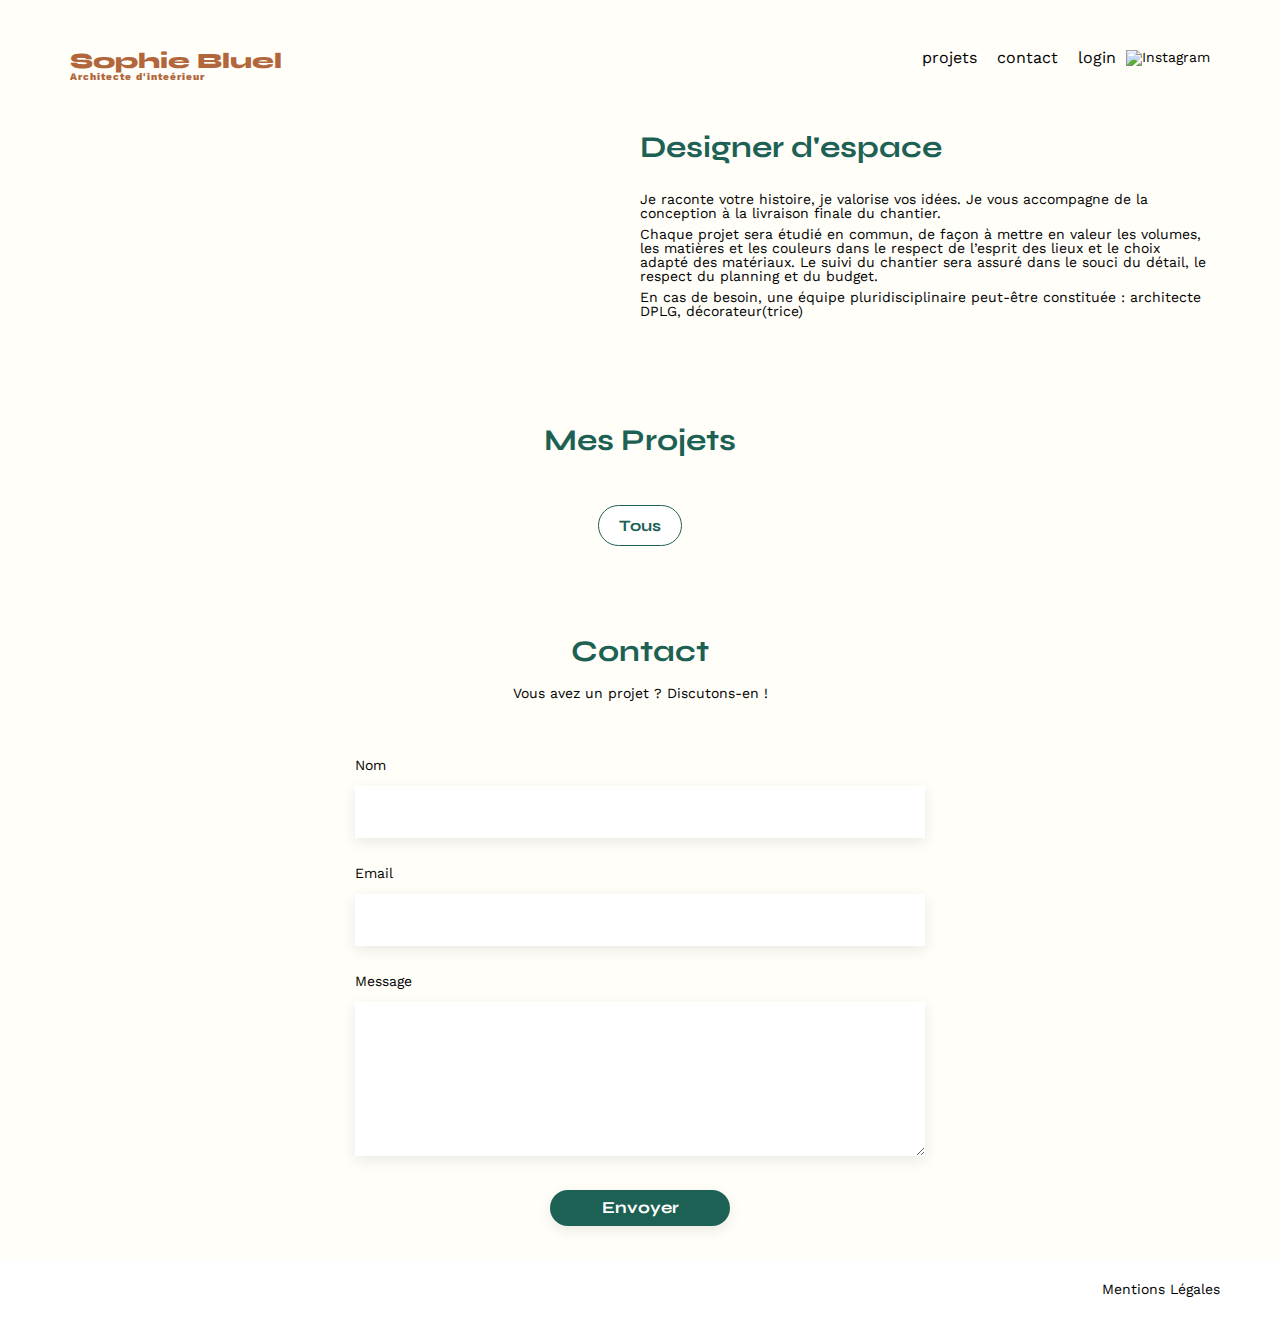
==== index.html @ 88f438a7 "." ====
<!DOCTYPE html>
<html lang="fr">

<head>
	<meta charset="UTF-8">
	<title>Sophie Bluel - Architecte d'intérieur</title>
	<meta name="viewport" content="width=device-width, initial-scale=1.0">
	<link rel="preconnect" href="https://fonts.googleapis.com">
	<link rel="preconnect" href="https://fonts.gstatic.com" crossorigin>
	<link href="https://fonts.googleapis.com/css2?family=Syne:wght@700;800&family=Work+Sans&display=swap"
		rel="stylesheet">
	<script src="https://kit.fontawesome.com/c5bf2a5973.js" crossorigin="anonymous"></script>
	<meta name="description" content="">
	<link rel="stylesheet" href="./assets/style.css">
	<script src="./script/base.js"></script>
</head>


<!-- MODULE ADMIN -->
<aside class="admin__rod admin__modifier" aria-hidden="true" style="display: none;">
	<div class="admin__modifier">
		<i class="fa-solid fa-pen-to-square"></i>
		<p>Mode édition</p>
	</div>
	<a href="./login.html"></a>
</aside>


<!-- MODALE -->
<aside id="modal1" class="modal" aria-hidden="true" role="dialog" style="display: none;">
	<div class="modal-wrapper modal-stop">
		<a href="" class="modal-close">
			<i class="fa-solid fa-xmark"></i>
		</a>
		<h2>Galerie photo</h2>
		<div class="admin-projets" id="modalProjects">
			<!-- Project items will be dynamically generated here -->
		</div>
		<a href="#modal2" class="ajouter-projet">Ajouter un projet</a>
	</div>
</aside>


<aside id="modal2" class="modal" aria-hidden="true" role="dialog" style="display: none;">
	<div class="modal-wrapper modal-stop">
		<div class="modal-logo">
			<a href="" class="modal-return">
				<i class="fa-solid fa-arrow-left"></i>
			</a>
			<a href="" class="modal-close">
				<i class="fa-solid fa-xmark"></i>
			</a>
		</div>

		<h2>Ajout d'un projet</h2>

		<form class="modal-form" action="" enctype="multipart/form-data">

			<div class="form-photo">
				<i class="fa-regular fa-image"></i>
				<label for="photo">+ Ajouter une photo</label>
				<input type="file" name="photo" id="photo" class="js-image">
			</div>

			<div class="form-title">
				<label for="titre">Titre</label>
				<input class="js-title" type="text" name="titre" id="titre">
			</div>

			<div class="form-id">
				<label for="categorie">Catégorie</label>
				<select name="categorie" id="categorie" class="js-categoryId">
					<option value="1">Objets</option>
					<option value="2">Appartements</option>
					<option value="3">Hôtels & restaurants</option>
				</select>
			</div>

			<input type="submit" class="add-work" value="Valider">
		</form>
	</div>
</aside>

<body>
	<header>
		<h1>Sophie Bluel <span>Architecte d'inteérieur</span></h1>
		<nav>
			<ul>
				<li><a href="#portfolio">projets</li></a>
				<li><a href="#contact">contact</li></a>
				<li><a href="./login.html" class="already-logged">login</a></li>
				<li><img src="./assets/icons/instagram.png" alt="Instagram"></li>
			</ul>
		</nav>
	</header>
	<main>
		<section id="introduction">
			<figure>
				<img src="./assets/images/sophie-bluel.png" alt="">
			</figure>
			<article>
				<h2>Designer d'espace</h2>
				<p>Je raconte votre histoire, je valorise vos idées. Je vous accompagne de la conception à la livraison
					finale du chantier.</p>
				<p>Chaque projet sera étudié en commun, de façon à mettre en valeur les volumes, les matières et les
					couleurs dans le respect de l’esprit des lieux et le choix adapté des matériaux. Le suivi du
					chantier sera assuré dans le souci du détail, le respect du planning et du budget.</p>
				<p>En cas de besoin, une équipe pluridisciplinaire peut-être constituée : architecte DPLG,
					décorateur(trice)</p>
			</article>
		</section>
		<section id="portfolio">
			<div class="portfolio-title">
				<h2>Mes Projets</h2>

				<div class="admin__modifier" aria-hidden="true" style="display: none;">
					<i class="fa-solid fa-pen-to-square"></i>
					<a href="#modal1" class="js-modal">Modifier</a>
				</div>
			</div>
			<div class="filters">
				<button class="tousBtn">Tous</button>
			</div>

			<div id="gallery-container" class="gallery">
				<!-- L'emplacement où les éléments de la galerie seront ajoutés par JavaScript -->
			</div>


		</section>
		<section id="contact">
			<h2>Contact</h2>
			<p>Vous avez un projet ? Discutons-en !</p>
			<form action="#" method="post">
				<label for="name">Nom</label>
				<input type="text" name="name" id="name">
				<label for="email">Email</label>
				<input type="email" name="email" id="email">
				<label for="message">Message</label>
				<textarea name="message" id="message" cols="30" rows="10"></textarea>
				<input type="submit" value="Envoyer" id="submit">
			</form>
		</section>
	</main>

	<footer>
		<nav>
			<ul>
				<li>Mentions Légales</li>
			</ul>
		</nav>
	</footer>

</body>

</html>
---- assets/style.css ----
/* http://meyerweb.com/eric/tools/css/reset/
   v2.0 | 20110126
   License: none (public domain)
*/

html,
body,
div,
span,
applet,
object,
iframe,
h1,
h2,
h3,
h4,
h5,
h6,
p,
blockquote,
pre,
a,
abbr,
acronym,
address,
big,
cite,
code,
del,
dfn,
em,
img,
ins,
kbd,
q,
s,
samp,
small,
strike,
strong,
sub,
sup,
tt,
var,
b,
u,
i,
center,
dl,
dt,
dd,
ol,
ul,
li,
fieldset,
form,
label,
legend,
table,
caption,
tbody,
tfoot,
thead,
tr,
th,
td,
article,
aside,
canvas,
details,
embed,
figure,
figcaption,
footer,
header,
hgroup,
menu,
nav,
output,
ruby,
section,
summary,
time,
mark,
audio,
video {
	margin: 0;
	padding: 0;
	border: 0;
	font-size: 100%;
	font: inherit;
	vertical-align: baseline;
}

/* HTML5 display-role reset for older browsers */
article,
aside,
details,
figcaption,
figure,
footer,
header,
hgroup,
menu,
nav,
section {
	display: block;
}

body {
	line-height: 1;
}

ol,
ul {
	list-style: none;
}

blockquote,
q {
	quotes: none;
}

blockquote:before,
blockquote:after,
q:before,
q:after {
	content: '';
	content: none;
}

table {
	border-collapse: collapse;
	border-spacing: 0;
}

/** end reset css**/
body {
	max-width: 1140px;
	margin: auto;
	font-family: 'Work Sans';
	font-size: 14px;
	background-color: #FFFEF8;
}

header {
	display: flex;
	justify-content: space-between;
	margin: 50px 0
}

section {
	margin: 50px 0
}

h1 {
	display: flex;
	flex-direction: column;
	font-family: 'Syne';
	font-size: 22px;
	font-weight: 800;
	color: #B1663C
}

h1>span {
	font-family: 'Work Sans';
	font-size: 10px;
	letter-spacing: 0.1em;
	
}

h2 {
	font-family: 'Syne';
	font-weight: 700;
	font-size: 30px;
	color: #1D6154
}

nav ul {
	display: flex;
	align-items: center;
	list-style-type: none;

}

nav li a {
	padding: 0 10px;
	font-size: 16px;
	text-decoration: none;
	color: black;
	font-family: 'work sans';

}

li a:active :hover {
	font-weight:600 ;
}

li img {
	width: 22px;
	height: 22px;
	cursor: pointer;

	
}

/*..........................................................................................................................................................*/

/* FILTER */

.filters {
	display: flex;
	justify-content: center;
	margin: 40px 0;
}


.tousBtn,
.btn {
	font-family: 'Syne', sans-serif;
	padding: 10px 20px;
	margin: 0 15px;
	border: 1px solid #1D6154;
	border-radius: 25px;
	color: #1D6154;
	background-color: white;
	font-size: 16px;
	font-weight: 700;
	cursor: pointer;
}

.active {
	color: white;
	background-color: #1D6154;
}


.gallery {
	width: 100%;
	display: grid;
	grid-template-columns: 1fr 1fr 1fr;
	grid-column-gap: 20px;
	grid-row-gap: 20px;
}

.gallery img {
	width: 100%;

}



/* ADMIN MODE  */

.admin__rod {
	position: fixed;
	right: 0;
	top: 0;
	display: flex;
	justify-content: center;
	align-items: center;
	width: 100%;
	height: 40px;
	background-color: black;
}

.admin__modifier {
	display: flex;
	column-gap: 5px;
	color: black;
}

.admin__modifier a {
text-decoration: none;
	color: black;
	font-family: 'work sans';
	font-weight: 400;
}

.admin__rod .admin__modifier {
	color: white;
}

.portfolio-title {
	display: flex;
	justify-content: center;
	align-items: center;
	gap: 35px;
	margin: 100px 0 50px 0;
}




/* LOGIN*/

.login {
	display: flex;
	flex-direction: column;
	justify-content: center;
	align-items: center;
	height: 80vh;
}

.login a {
	text-decoration: #1D6154;
	margin-bottom: 100px;
}

.login__form {
	display: flex;
	flex-direction: column;
	margin-top: 20px;
	width: 35%;
}

.login__form input {
	height: 50px;
	font-size: 1.2em;
	border: none;
	box-shadow: 0px 4px 14px rgba(0, 0, 0, 0.09);
}

.login__form label {
	margin: 3em 0 1em 0;
}

.login__form textarea {
	box-shadow: 0px 4px 14px rgba(0, 0, 0, 0.09);
}

.login input[type="submit"] {
	font-family: 'Syne';
	font-weight: 700;
	color: white;
	background-color: #1D6154;
	margin: 2em auto;
	width: 180px;
	height: 36px;
	text-align: center;
	border-radius: 60px;
}

#error-message {
	color: red;

}



/*...........................................................................................................................*/
/*......................MODALE MODE edit 1*/

.modal {
	position: fixed;
	top: 0;
	left: 0;
	display: flex;
	align-items: center;
	justify-content: center;
	width: 100%;
	height: 100%;
	background-color: rgba(0, 0, 0, 0.7);
}

.modal-wrapper {
	display: flex;
	flex-direction: column;
	overflow: auto;
	max-width: calc(98vh - 20px);
	max-height: calc(98vh - 20px);
	width: 675px;
	padding: 30px;
	background-color: white;
	border-radius: 10px;

}

.modal-close {
	display: flex;
	justify-content: flex-end;
	text-decoration: none;
}

.modal-wrapper h2 {
	display: flex;
	justify-content: center;
	margin: 20px 0 50px 0;
	font-family: 'Work Sans';
	font-weight: 400;
	font-size: 26px;
	color: black;
}

.modal .ajouter-projet {
	display: flex;
	justify-content: center;
	align-items: center;
	font-family: "Syne";
	font-weight: 700;
	color: white;
	background-color: #1D6154;
	border: 2px solid #1D6154;
	margin: 0 auto 30px auto;
	height: 50px;
	width: 250px;
	border-radius: 60px;
}

.admin-projets {
	width: 550px;
	margin: 10px auto;
	display: flex;
	flex-wrap: wrap;
}

.admin-projets::after {
	display: flex;
	content: " ";
	border-top: 1px solid black;
	height: 1px;
	width: 90%;
	margin: 40px auto;
}

.admin-projets figure {
	display: flex;
	position: relative;
	display: inline-block;
	margin: 0 5px;
	width: 95px;
}

.admin-projets figure img {
	width: 95px;
	height: 120px;
	margin-bottom: 35px;
	display: flex;
}

figure .fa-trash {
	position: absolute;
	display: flex;
	justify-content: center;
	margin: 5px;
	right: 0;
	background-color: black;
	color: #fff;
	border-radius: 3px;
	width: 17px;
	height: 17px;
	padding: 2px 2px;
	cursor: pointer;
}

/*....................Modale2 form........................................................*/

.modal-form {
	display: flex;
	flex-direction: column;
	align-items: center;
  }
  
  .form-photo {
	display: flex;
	flex-direction: column;
	justify-content: center;
	align-items: center;
	background-color: #E8F1F7;
	width: 500px;
	height: 200px;
	border-radius: 10px;
  }
  
  .form-photo i {
	color: #306685;
	font-size: 90px;
	font-weight: 100;
	margin: 20px;
	margin-top: -25px;
  }
  
  .form-photo input {
	display: none;
  }
  
  .form-photo label {
	font-family: "work sans";
	display: flex;
	justify-content: center;
	align-items: center;
	width: 200px;
	height: 40px;
	background-color: #CBD6DC;
	color: #306685;
	border-radius: 50px;
	cursor: pointer;
	margin-top: -10px;
  }
  
  .form-photo::after {
	content: "jpg, png : 4mo max";
	position: absolute;
	top: 315px;
  }
  
  .form-title {
	display: flex;
	flex-direction: column;
	width: 500px;
  }
  
  .form-title input {
	height: 50px;
	font-size: 1.2em;
	border: none;
	box-shadow: 0px 4px 14px rgba(0, 0, 0, 0.09);
  }
  
  .form-title label {
	margin: 3em 0 1em 0;
  }
  
  .form-id {
	display: flex;
	flex-direction: column;
	width: 500px;
  }
  
  .form-id select {
	height: 50px;
	font-size: 1.2em;
	border: none;
	box-shadow: 0px 4px 14px rgba(0, 0, 0, 0.09);
  }
  
  .form-id label {
	margin: 3em 0 1em 0;
  }
  
  .modal-form input[type=submit] {
	font-family: "Syne";
	font-weight: 700;
	color: white;
	background-color: #1D6154;
	border: 2px solid #1D6154;
	margin: 120px 0 30px 0;
	height: 50px;
	width: 250px;
	text-align: center;
	border-radius: 60px;
	transition: all 0.5s ease;
  }



#introduction {
	display: flex;
	align-items: center;
}

#introduction figure {
	flex: 1
}

#introduction img {
	display: block;
	margin: auto;
	width: 80%;
}

#introduction article {
	flex: 1
}

#introduction h2 {
	margin-bottom: 1em;
}

#introduction p {
	margin-bottom: 0.5em;
}

#portfolio h2 {
	text-align: center;

}


#contact {
	width: 50%;
	margin: auto;
}

#contact>* {
	text-align: center;

}

#contact h2 {
	margin-bottom: 20px;
}

#contact form {
	text-align: left;
	margin-top: 30px;
	display: flex;
	flex-direction: column;
}

#contact input {
	height: 50px;
	font-size: 1.2em;
	border: none;
	box-shadow: 0px 4px 14px rgba(0, 0, 0, 0.09);
}

#contact label {
	margin: 2em 0 1em 0;
}

#contact textarea {
	border: none;
	box-shadow: 0px 4px 14px rgba(0, 0, 0, 0.09);
}

#contact input[type="submit"] {
	font-family: 'Syne';
	font-weight: 700;
	color: white;
	background-color: #1D6154;
	margin: 2em auto;
	width: 180px;
	height: 36px;
	text-align: center;
	border-radius: 60px;
}

footer {
	position: absolute;
	left: 0;
	right: 0;
	background-color: white;
}


footer nav ul {
	display: flex;
	justify-content: flex-end;
	box-sizing: border-box;
	background-color: white;
	height: 60px;
	margin-right: 60px;

}
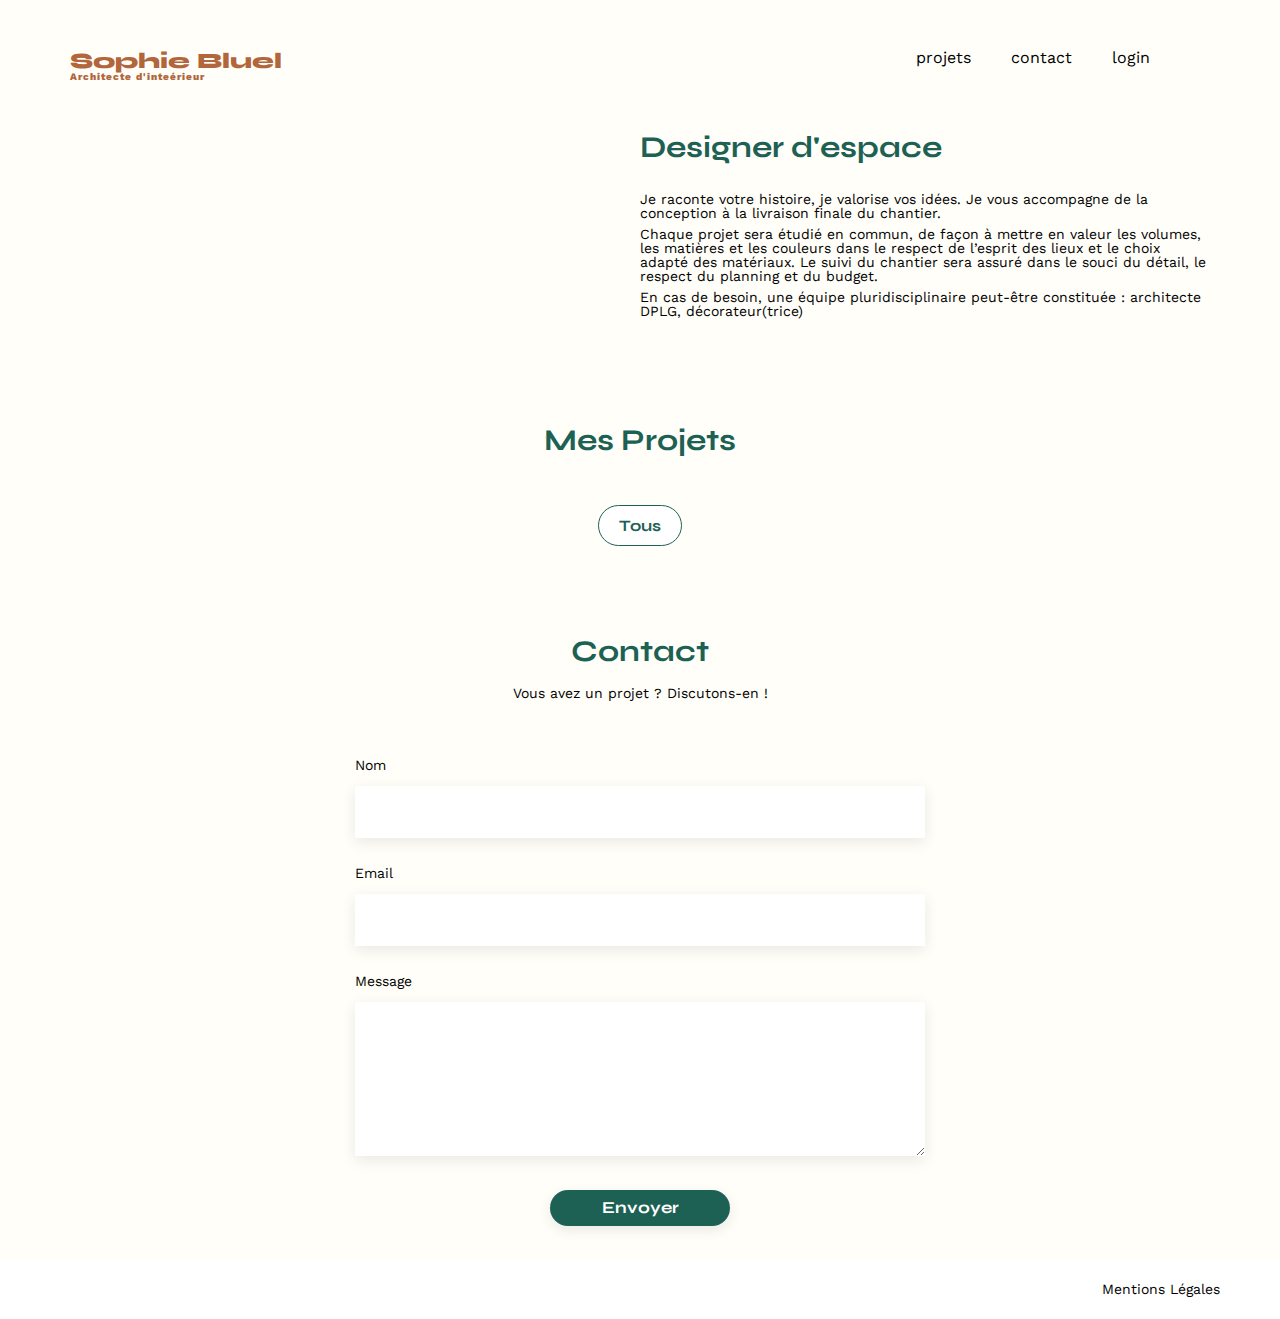
==== commit eb3249cb: "." ====
--- a/index.html
+++ b/index.html
@@ -30,7 +30,7 @@
 <aside id="modal1" class="modal" aria-hidden="true" role="dialog" style="display: none;">
 	<div class="modal-wrapper modal-stop">
 		<a href="" class="modal-close">
-			<i class="fa-solid fa-xmark"></i>
+			<i class="fa-solid fa-xmark fa-xl"></i>
 		</a>
 		<h2>Galerie photo</h2>
 		<div class="admin-projets" id="modalProjects">
@@ -45,20 +45,20 @@
 	<div class="modal-wrapper modal-stop">
 		<div class="modal-logo">
 			<a href="" class="modal-return">
-				<i class="fa-solid fa-arrow-left"></i>
+				<i class="fa-solid fa-arrow-left fa-xl"></i>
 			</a>
 			<a href="" class="modal-close">
-				<i class="fa-solid fa-xmark"></i>
+				<i class="fa-solid fa-xmark fa-xl"></i>
 			</a>
 		</div>
 
-		<h2>Ajout d'un projet</h2>
+		<h2>Ajout photo </h2>
 
-		<form class="modal-form" action="" enctype="multipart/form-data">
+		<form class="modal-form" action="" enctype="multipart/form-data"> <!--the enctype attribute is used when you want to upload files-->
 
 			<div class="form-photo">
 				<i class="fa-regular fa-image"></i>
-				<label for="photo">+ Ajouter une photo</label>
+				<label for="photo">+ Ajouter photo</label>
 				<input type="file" name="photo" id="photo" class="js-image">
 			</div>
 
@@ -89,7 +89,7 @@
 				<li><a href="#portfolio">projets</li></a>
 				<li><a href="#contact">contact</li></a>
 				<li><a href="./login.html" class="already-logged">login</a></li>
-				<li><img src="./assets/icons/instagram.png" alt="Instagram"></li>
+				<li><i class="fa-brands fa-instagram fa-xl"></i></li>
 			</ul>
 		</nav>
 	</header>
--- a/assets/style.css
+++ b/assets/style.css
@@ -149,6 +149,12 @@
 	margin: 50px 0
 }
 
+header a {
+	text-decoration: none;
+}
+
+
+
 section {
 	margin: 50px 0
 }
@@ -166,8 +172,9 @@
 	font-family: 'Work Sans';
 	font-size: 10px;
 	letter-spacing: 0.1em;
-	
-}
+}
+
+
 
 h2 {
 	font-family: 'Syne';
@@ -176,6 +183,10 @@
 	color: #1D6154
 }
 
+img{
+	object-fit: cover;
+}
+
 nav ul {
 	display: flex;
 	align-items: center;
@@ -183,26 +194,29 @@
 
 }
 
+
 nav li a {
-	padding: 0 10px;
+	padding: 0 20px;
 	font-size: 16px;
 	text-decoration: none;
 	color: black;
 	font-family: 'work sans';
-
-}
-
-li a:active :hover {
-	font-weight:600 ;
-}
-
-li img {
-	width: 22px;
-	height: 22px;
+	font-weight: 400;
+
+}
+
+#black {
+	font-weight: 600;
+}
+
+
+.fa-instagram {
 	cursor: pointer;
-
-	
-}
+	font-weight: 400;
+	padding: 0 20px;
+}
+
+
 
 /*..........................................................................................................................................................*/
 
@@ -262,6 +276,7 @@
 	width: 100%;
 	height: 40px;
 	background-color: black;
+	margin-bottom: 1000px;
 }
 
 .admin__modifier {
@@ -271,7 +286,7 @@
 }
 
 .admin__modifier a {
-text-decoration: none;
+	text-decoration: none;
 	color: black;
 	font-family: 'work sans';
 	font-weight: 400;
@@ -303,8 +318,9 @@
 }
 
 .login a {
-	text-decoration: #1D6154;
-	margin-bottom: 100px;
+	text-decoration: underline;
+	color: #3d3d3d;
+
 }
 
 .login__form {
@@ -323,6 +339,9 @@
 
 .login__form label {
 	margin: 3em 0 1em 0;
+	font-family: 'work sans';
+	font-size: 15px;
+	color: #3d3d3d;
 }
 
 .login__form textarea {
@@ -360,27 +379,37 @@
 	justify-content: center;
 	width: 100%;
 	height: 100%;
-	background-color: rgba(0, 0, 0, 0.7);
+	background-color: rgba(0, 0, 0, 0.4);
 }
 
 .modal-wrapper {
 	display: flex;
 	flex-direction: column;
 	overflow: auto;
-	max-width: calc(98vh - 20px);
-	max-height: calc(98vh - 20px);
-	width: 675px;
-	padding: 30px;
+	width: 600px;
+	padding: 30px 50px;
 	background-color: white;
 	border-radius: 10px;
 
 }
 
-.modal-close {
+.modal-logo {
+	display: flex;
+	justify-content: space-between;
+	text-decoration: none;
+}
+
+.modal-close{
 	display: flex;
 	justify-content: flex-end;
 	text-decoration: none;
-}
+	color: black;
+padding:10px;
+	}
+
+	.fa-arrow-left{
+		color: black;
+	}
 
 .modal-wrapper h2 {
 	display: flex;
@@ -402,9 +431,10 @@
 	background-color: #1D6154;
 	border: 2px solid #1D6154;
 	margin: 0 auto 30px auto;
-	height: 50px;
-	width: 250px;
+	height: 36px;
+	width: 237px;
 	border-radius: 60px;
+	text-decoration: none;
 }
 
 .admin-projets {
@@ -428,11 +458,10 @@
 	position: relative;
 	display: inline-block;
 	margin: 0 5px;
-	width: 95px;
 }
 
 .admin-projets figure img {
-	width: 95px;
+	width: 76px;
 	height: 120px;
 	margin-bottom: 35px;
 	display: flex;
@@ -459,9 +488,9 @@
 	display: flex;
 	flex-direction: column;
 	align-items: center;
-  }
-  
-  .form-photo {
+}
+
+.form-photo {
 	display: flex;
 	flex-direction: column;
 	justify-content: center;
@@ -470,21 +499,21 @@
 	width: 500px;
 	height: 200px;
 	border-radius: 10px;
-  }
-  
-  .form-photo i {
-	color: #306685;
+}
+
+.form-photo i {
+	color: #B9C5CC;
 	font-size: 90px;
 	font-weight: 100;
 	margin: 20px;
 	margin-top: -25px;
-  }
-  
-  .form-photo input {
+}
+
+.form-photo input {
 	display: none;
-  }
-  
-  .form-photo label {
+}
+
+.form-photo label {
 	font-family: "work sans";
 	display: flex;
 	justify-content: center;
@@ -496,49 +525,48 @@
 	border-radius: 50px;
 	cursor: pointer;
 	margin-top: -10px;
-  }
-  
-  .form-photo::after {
+}
+
+.form-photo::after {
 	content: "jpg, png : 4mo max";
-	position: absolute;
-	top: 315px;
-  }
-  
-  .form-title {
+	margin-top: 10px;
+}
+
+.form-title {
 	display: flex;
 	flex-direction: column;
 	width: 500px;
-  }
-  
-  .form-title input {
+}
+
+.form-title input {
 	height: 50px;
 	font-size: 1.2em;
 	border: none;
 	box-shadow: 0px 4px 14px rgba(0, 0, 0, 0.09);
-  }
-  
-  .form-title label {
+}
+
+.form-title label {
 	margin: 3em 0 1em 0;
-  }
-  
-  .form-id {
+}
+
+.form-id {
 	display: flex;
 	flex-direction: column;
 	width: 500px;
-  }
-  
-  .form-id select {
+}
+
+.form-id select {
 	height: 50px;
 	font-size: 1.2em;
 	border: none;
 	box-shadow: 0px 4px 14px rgba(0, 0, 0, 0.09);
-  }
-  
-  .form-id label {
+}
+
+.form-id label {
 	margin: 3em 0 1em 0;
-  }
-  
-  .modal-form input[type=submit] {
+}
+
+.modal-form input[type=submit] {
 	font-family: "Syne";
 	font-weight: 700;
 	color: white;
@@ -550,7 +578,7 @@
 	text-align: center;
 	border-radius: 60px;
 	transition: all 0.5s ease;
-  }
+}
 
 
 
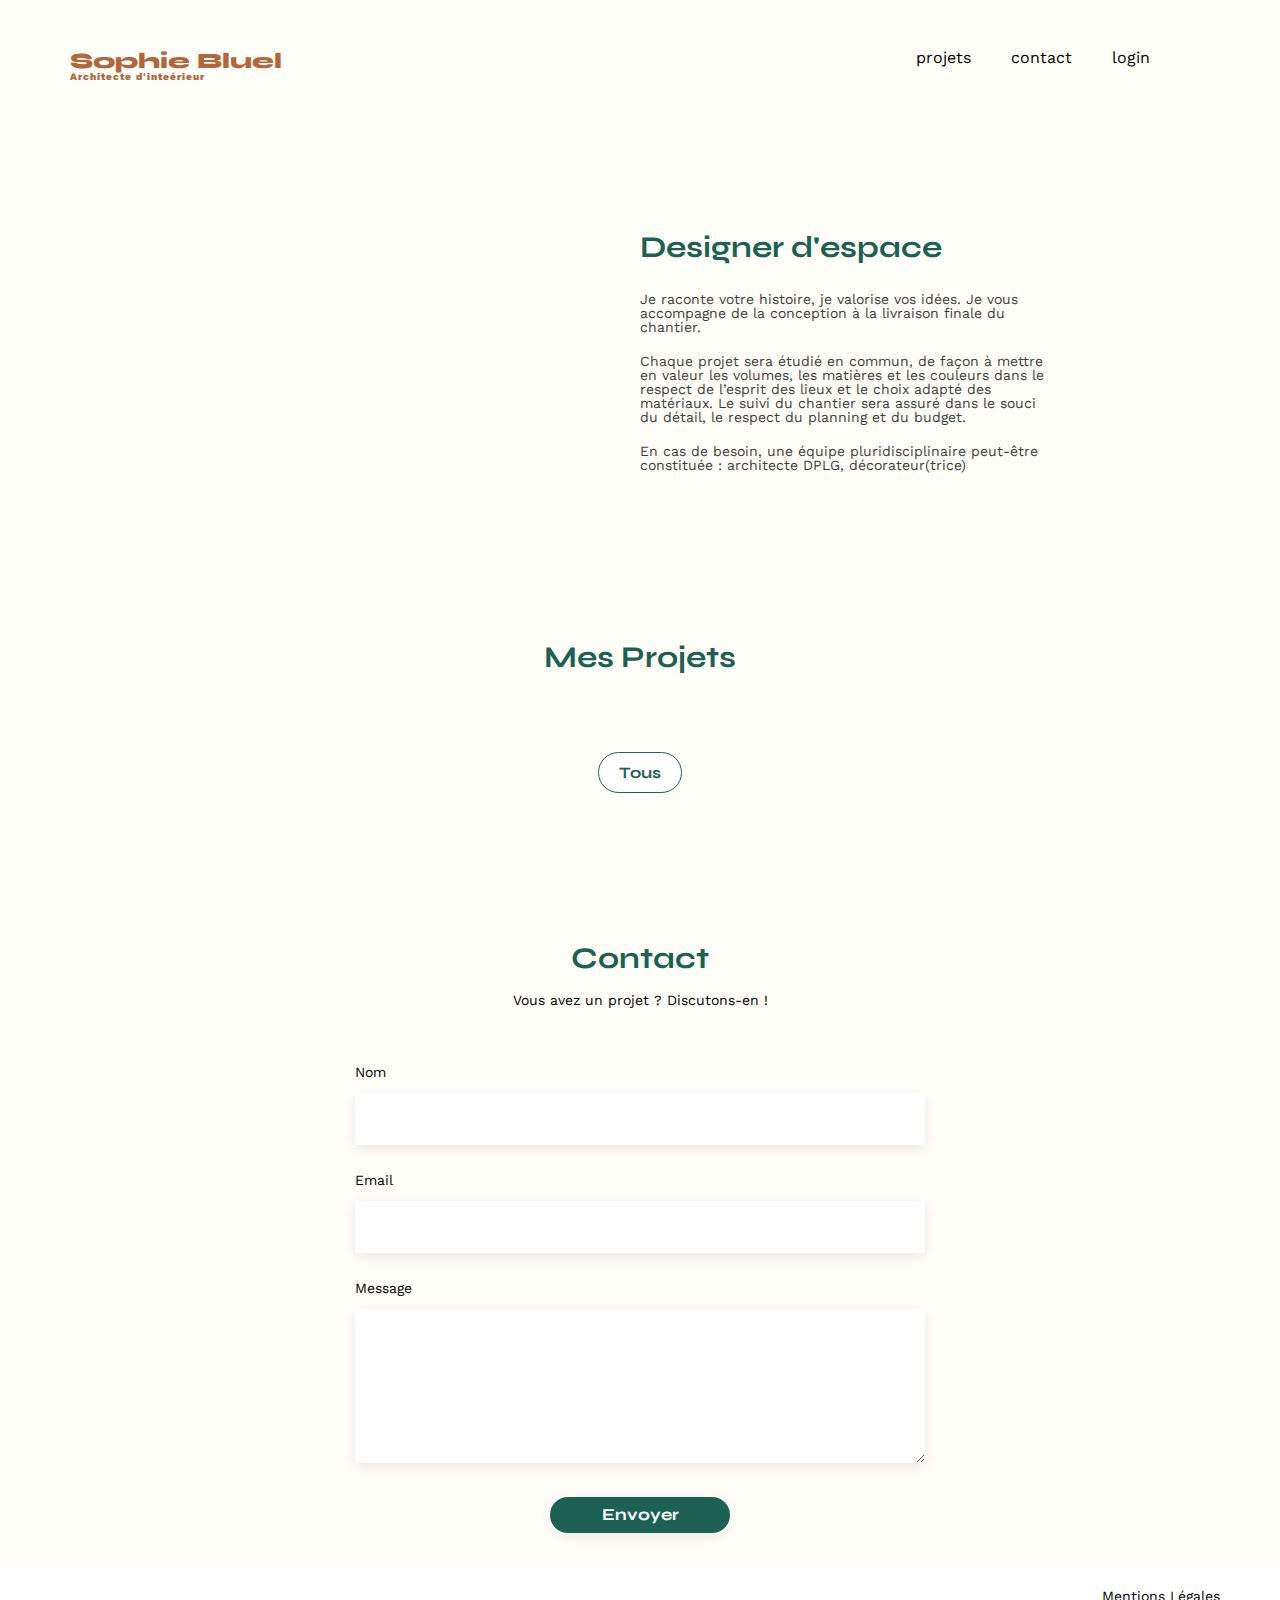
==== commit 16cc7bc2: "final" ====
--- a/index.html
+++ b/index.html
@@ -15,19 +15,18 @@
 	<script src="./script/base.js"></script>
 </head>
 
-
+<body>
 <!-- MODULE ADMIN -->
 <aside class="admin__rod admin__modifier" aria-hidden="true" style="display: none;">
 	<div class="admin__modifier">
 		<i class="fa-solid fa-pen-to-square"></i>
 		<p>Mode édition</p>
 	</div>
-	<a href="./login.html"></a>
 </aside>
 
 
 <!-- MODALE -->
-<aside id="modal1" class="modal" aria-hidden="true" role="dialog" style="display: none;">
+<aside id="modal1" class="modal" aria-hidden="true" style="display: none;">
 	<div class="modal-wrapper modal-stop">
 		<a href="" class="modal-close">
 			<i class="fa-solid fa-xmark fa-xl"></i>
@@ -41,7 +40,7 @@
 </aside>
 
 
-<aside id="modal2" class="modal" aria-hidden="true" role="dialog" style="display: none;">
+<aside id="modal2" class="modal" aria-hidden="true" style="display: none;">
 	<div class="modal-wrapper modal-stop">
 		<div class="modal-logo">
 			<a href="" class="modal-return">
@@ -54,40 +53,44 @@
 
 		<h2>Ajout photo </h2>
 
-		<form class="modal-form" action="" enctype="multipart/form-data"> <!--the enctype attribute is used when you want to upload files-->
+		<form class="modal-form" id="modal-form" action="" enctype="multipart/form-data">
 
 			<div class="form-photo">
-				<i class="fa-regular fa-image"></i>
-				<label for="photo">+ Ajouter photo</label>
-				<input type="file" name="photo" id="photo" class="js-image">
+				<i id="imageIcon" class="fa-regular fa-image"></i>
+				<label for="photo" id="imageLabel">+ Ajouter photo</label>
+				<input type="file" name="photo" id="photo" class="js-image" required>
+				<!-- Coloque o <img> dentro do mesmo <div> -->
+				<img id="imagePreview" src="" alt ="" class="js-image-preview">
 			</div>
+			
 
 			<div class="form-title">
 				<label for="titre">Titre</label>
-				<input class="js-title" type="text" name="titre" id="titre">
+				<input class="js-title" type="text" name="titre" id="titre" required>
 			</div>
 
 			<div class="form-id">
 				<label for="categorie">Catégorie</label>
-				<select name="categorie" id="categorie" class="js-categoryId">
+				<select name="categorie" id="categorie" class="js-categoryId" required>
 					<option value="1">Objets</option>
 					<option value="2">Appartements</option>
 					<option value="3">Hôtels & restaurants</option>
 				</select>
 			</div>
-
-			<input type="submit" class="add-work" value="Valider">
+			<div class="error-message"></div>
+			<div class = "finalbar"></div>
+			<input type="submit" id="submit" class="add-work" name="submit" value="Valider">
 		</form>
 	</div>
 </aside>
 
-<body>
+
 	<header>
 		<h1>Sophie Bluel <span>Architecte d'inteérieur</span></h1>
 		<nav>
 			<ul>
-				<li><a href="#portfolio">projets</li></a>
-				<li><a href="#contact">contact</li></a>
+				<li><a href="#portfolio">projets</a></li>
+				<li><a href="#contact">contact</a></li>
 				<li><a href="./login.html" class="already-logged">login</a></li>
 				<li><i class="fa-brands fa-instagram fa-xl"></i></li>
 			</ul>
@@ -100,6 +103,7 @@
 			</figure>
 			<article>
 				<h2>Designer d'espace</h2>
+
 				<p>Je raconte votre histoire, je valorise vos idées. Je vous accompagne de la conception à la livraison
 					finale du chantier.</p>
 				<p>Chaque projet sera étudié en commun, de façon à mettre en valeur les volumes, les matières et les
--- a/assets/style.css
+++ b/assets/style.css
@@ -1,8 +1,10 @@
+/* Réinitialisation CSS */
 /* http://meyerweb.com/eric/tools/css/reset/
    v2.0 | 20110126
-   License: none (public domain)
+   Licence : aucune (domaine public)
 */
 
+/* Réinitialisation des éléments */
 html,
 body,
 div,
@@ -92,30 +94,13 @@
 	vertical-align: baseline;
 }
 
-/* HTML5 display-role reset for older browsers */
-article,
-aside,
-details,
-figcaption,
-figure,
-footer,
-header,
-hgroup,
-menu,
-nav,
-section {
-	display: block;
-}
-
-body {
-	line-height: 1;
-}
-
+/* Réinitialisation des styles de liste */
 ol,
 ul {
 	list-style: none;
 }
 
+/* Réinitialisation des citations */
 blockquote,
 q {
 	quotes: none;
@@ -129,86 +114,85 @@
 	content: none;
 }
 
+/* Réinitialisation des styles de tableau */
 table {
 	border-collapse: collapse;
 	border-spacing: 0;
 }
 
-/** end reset css**/
+/* Fin de la réinitialisation CSS */
+
+/* Styles généraux */
 body {
 	max-width: 1140px;
 	margin: auto;
-	font-family: 'Work Sans';
+	font-family: 'Work Sans', sans-serif;
 	font-size: 14px;
 	background-color: #FFFEF8;
+	line-height: 1;
 }
 
 header {
 	display: flex;
 	justify-content: space-between;
-	margin: 50px 0
+	margin: 50px 0;
 }
 
 header a {
 	text-decoration: none;
 }
 
-
-
 section {
-	margin: 50px 0
-}
-
+	margin: 50px 0;
+}
+
+/* Styles des en-têtes */
 h1 {
 	display: flex;
 	flex-direction: column;
-	font-family: 'Syne';
+	font-family: 'Syne', sans-serif;
 	font-size: 22px;
 	font-weight: 800;
-	color: #B1663C
+	color: #B1663C;
 }
 
 h1>span {
-	font-family: 'Work Sans';
+	font-family: 'Work Sans', sans-serif;
 	font-size: 10px;
 	letter-spacing: 0.1em;
 }
 
-
-
 h2 {
-	font-family: 'Syne';
+	font-family: 'Syne', sans-serif;
 	font-weight: 700;
 	font-size: 30px;
-	color: #1D6154
-}
-
-img{
+	color: #1D6154;
+}
+
+/* Styles d'image */
+img {
 	object-fit: cover;
 }
 
+/* Styles de navigation */
 nav ul {
 	display: flex;
 	align-items: center;
 	list-style-type: none;
-
-}
-
+}
 
 nav li a {
 	padding: 0 20px;
 	font-size: 16px;
 	text-decoration: none;
 	color: black;
-	font-family: 'work sans';
+	font-family: 'Work Sans', sans-serif;
 	font-weight: 400;
-
 }
 
 #black {
 	font-weight: 600;
 }
-
 
 .fa-instagram {
 	cursor: pointer;
@@ -216,18 +200,12 @@
 	padding: 0 20px;
 }
 
-
-
-/*..........................................................................................................................................................*/
-
-/* FILTER */
-
+/* Styles de filtre */
 .filters {
 	display: flex;
 	justify-content: center;
-	margin: 40px 0;
-}
-
+	margin: 50px 0;
+}
 
 .tousBtn,
 .btn {
@@ -248,7 +226,7 @@
 	background-color: #1D6154;
 }
 
-
+/* Styles de la galerie */
 .gallery {
 	width: 100%;
 	display: grid;
@@ -259,24 +237,26 @@
 
 .gallery img {
 	width: 100%;
-
-}
-
-
-
-/* ADMIN MODE  */
-
+}
+
+
+figcaption{ 
+	margin: 5px;
+	color: #3D3D3D;
+}
+
+
+/* Styles du mode administrateur */
 .admin__rod {
-	position: fixed;
+	position: absolute;
+	left: 0;
 	right: 0;
 	top: 0;
 	display: flex;
 	justify-content: center;
 	align-items: center;
-	width: 100%;
 	height: 40px;
 	background-color: black;
-	margin-bottom: 1000px;
 }
 
 .admin__modifier {
@@ -288,7 +268,7 @@
 .admin__modifier a {
 	text-decoration: none;
 	color: black;
-	font-family: 'work sans';
+	font-family: 'Work Sans', sans-serif;
 	font-weight: 400;
 }
 
@@ -301,14 +281,10 @@
 	justify-content: center;
 	align-items: center;
 	gap: 35px;
-	margin: 100px 0 50px 0;
-}
-
-
-
-
-/* LOGIN*/
-
+	margin: 100px 0 80px 0;
+}
+
+/* Styles de connexion */
 .login {
 	display: flex;
 	flex-direction: column;
@@ -320,7 +296,6 @@
 .login a {
 	text-decoration: underline;
 	color: #3d3d3d;
-
 }
 
 .login__form {
@@ -339,7 +314,7 @@
 
 .login__form label {
 	margin: 3em 0 1em 0;
-	font-family: 'work sans';
+	font-family: 'Work Sans', sans-serif;
 	font-size: 15px;
 	color: #3d3d3d;
 }
@@ -349,7 +324,7 @@
 }
 
 .login input[type="submit"] {
-	font-family: 'Syne';
+	font-family: 'Syne', sans-serif;
 	font-weight: 700;
 	color: white;
 	background-color: #1D6154;
@@ -362,14 +337,10 @@
 
 #error-message {
 	color: red;
-
-}
-
-
-
-/*...........................................................................................................................*/
-/*......................MODALE MODE edit 1*/
-
+	margin-top: 20px;
+}
+
+/* Styles de la modale */
 .modal {
 	position: fixed;
 	top: 0;
@@ -386,11 +357,10 @@
 	display: flex;
 	flex-direction: column;
 	overflow: auto;
-	width: 600px;
+	width: 630px;
 	padding: 30px 50px;
 	background-color: white;
 	border-radius: 10px;
-
 }
 
 .modal-logo {
@@ -399,23 +369,23 @@
 	text-decoration: none;
 }
 
-.modal-close{
+.modal-close {
 	display: flex;
 	justify-content: flex-end;
 	text-decoration: none;
 	color: black;
-padding:10px;
-	}
-
-	.fa-arrow-left{
-		color: black;
-	}
+	padding: 10px;
+}
+
+.fa-arrow-left {
+	color: black;
+}
 
 .modal-wrapper h2 {
 	display: flex;
 	justify-content: center;
 	margin: 20px 0 50px 0;
-	font-family: 'Work Sans';
+	font-family: 'Work Sans', sans-serif;
 	font-weight: 400;
 	font-size: 26px;
 	color: black;
@@ -425,7 +395,7 @@
 	display: flex;
 	justify-content: center;
 	align-items: center;
-	font-family: "Syne";
+	font-family: "Syne", sans-serif;
 	font-weight: 700;
 	color: white;
 	background-color: #1D6154;
@@ -447,7 +417,7 @@
 .admin-projets::after {
 	display: flex;
 	content: " ";
-	border-top: 1px solid black;
+	border-top: 1px solid #B3B3B3;
 	height: 1px;
 	width: 90%;
 	margin: 40px auto;
@@ -482,8 +452,7 @@
 	cursor: pointer;
 }
 
-/*....................Modale2 form........................................................*/
-
+/* Styles du formulaire de modale */
 .modal-form {
 	display: flex;
 	flex-direction: column;
@@ -495,15 +464,34 @@
 	flex-direction: column;
 	justify-content: center;
 	align-items: center;
+	text-align: center;
 	background-color: #E8F1F7;
 	width: 500px;
-	height: 200px;
-	border-radius: 10px;
+	height: 180px;
+}
+
+#imageLabel {
+	display: block;
+	line-height: 36px;
+}
+
+.js-image {
+	display: none;
+}
+
+/* Style pour l'aperçu de l'image */
+.js-image-preview {
+	top: 0;
+	left: 0;
+	width: 129px;
+	height: 180px;
+	object-fit: cover;
+	display: none;
 }
 
 .form-photo i {
 	color: #B9C5CC;
-	font-size: 90px;
+	font-size: 60px;
 	font-weight: 100;
 	margin: 20px;
 	margin-top: -25px;
@@ -518,8 +506,8 @@
 	display: flex;
 	justify-content: center;
 	align-items: center;
-	width: 200px;
-	height: 40px;
+	width: 173px;
+	height: 36px;
 	background-color: #CBD6DC;
 	color: #306685;
 	border-radius: 50px;
@@ -530,6 +518,11 @@
 .form-photo::after {
 	content: "jpg, png : 4mo max";
 	margin-top: 10px;
+	font-size: 10px;
+}
+
+.image-selected::after {
+	display: none;
 }
 
 .form-title {
@@ -546,7 +539,7 @@
 }
 
 .form-title label {
-	margin: 3em 0 1em 0;
+	margin: 48px 0 16px 0;
 }
 
 .form-id {
@@ -563,7 +556,7 @@
 }
 
 .form-id label {
-	margin: 3em 0 1em 0;
+	margin: 48px 0 16px 0;
 }
 
 .modal-form input[type=submit] {
@@ -571,24 +564,37 @@
 	font-weight: 700;
 	color: white;
 	background-color: #1D6154;
-	border: 2px solid #1D6154;
-	margin: 120px 0 30px 0;
-	height: 50px;
-	width: 250px;
+	border: transparent;
+	margin: 20px 0 30px 0;
+	height: 36px;
+	width: 237px;
 	text-align: center;
 	border-radius: 60px;
-	transition: all 0.5s ease;
-}
-
-
+}
+
+.error-message {
+	color: black;
+	font-weight: 600;
+	margin-top: 30px;
+}
+
+.finalbar {
+	display: flex;
+	content: " ";
+	border-top: 1px solid #B3B3B3;
+	height: 1px;
+	width: 500px;
+	margin: 40px auto;
+}
 
 #introduction {
 	display: flex;
 	align-items: center;
+	margin: 150px 0;
 }
 
 #introduction figure {
-	flex: 1
+	flex: 1;
 }
 
 #introduction img {
@@ -598,7 +604,9 @@
 }
 
 #introduction article {
-	flex: 1
+	flex: 1;
+	text-align: left;
+	color: #3d3d3d;
 }
 
 #introduction h2 {
@@ -606,23 +614,26 @@
 }
 
 #introduction p {
-	margin-bottom: 0.5em;
+	margin-bottom: 20px;
+	width: 404px;
+}
+
+#portfolio {
+	margin-bottom: 100px;
 }
 
 #portfolio h2 {
 	text-align: center;
-
-}
-
+}
 
 #contact {
 	width: 50%;
 	margin: auto;
+	margin-top: 40px;
 }
 
 #contact>* {
 	text-align: center;
-
 }
 
 #contact h2 {
@@ -653,7 +664,7 @@
 }
 
 #contact input[type="submit"] {
-	font-family: 'Syne';
+	font-family: 'Syne', sans-serif;
 	font-weight: 700;
 	color: white;
 	background-color: #1D6154;
@@ -671,7 +682,6 @@
 	background-color: white;
 }
 
-
 footer nav ul {
 	display: flex;
 	justify-content: flex-end;
@@ -679,5 +689,4 @@
 	background-color: white;
 	height: 60px;
 	margin-right: 60px;
-
 }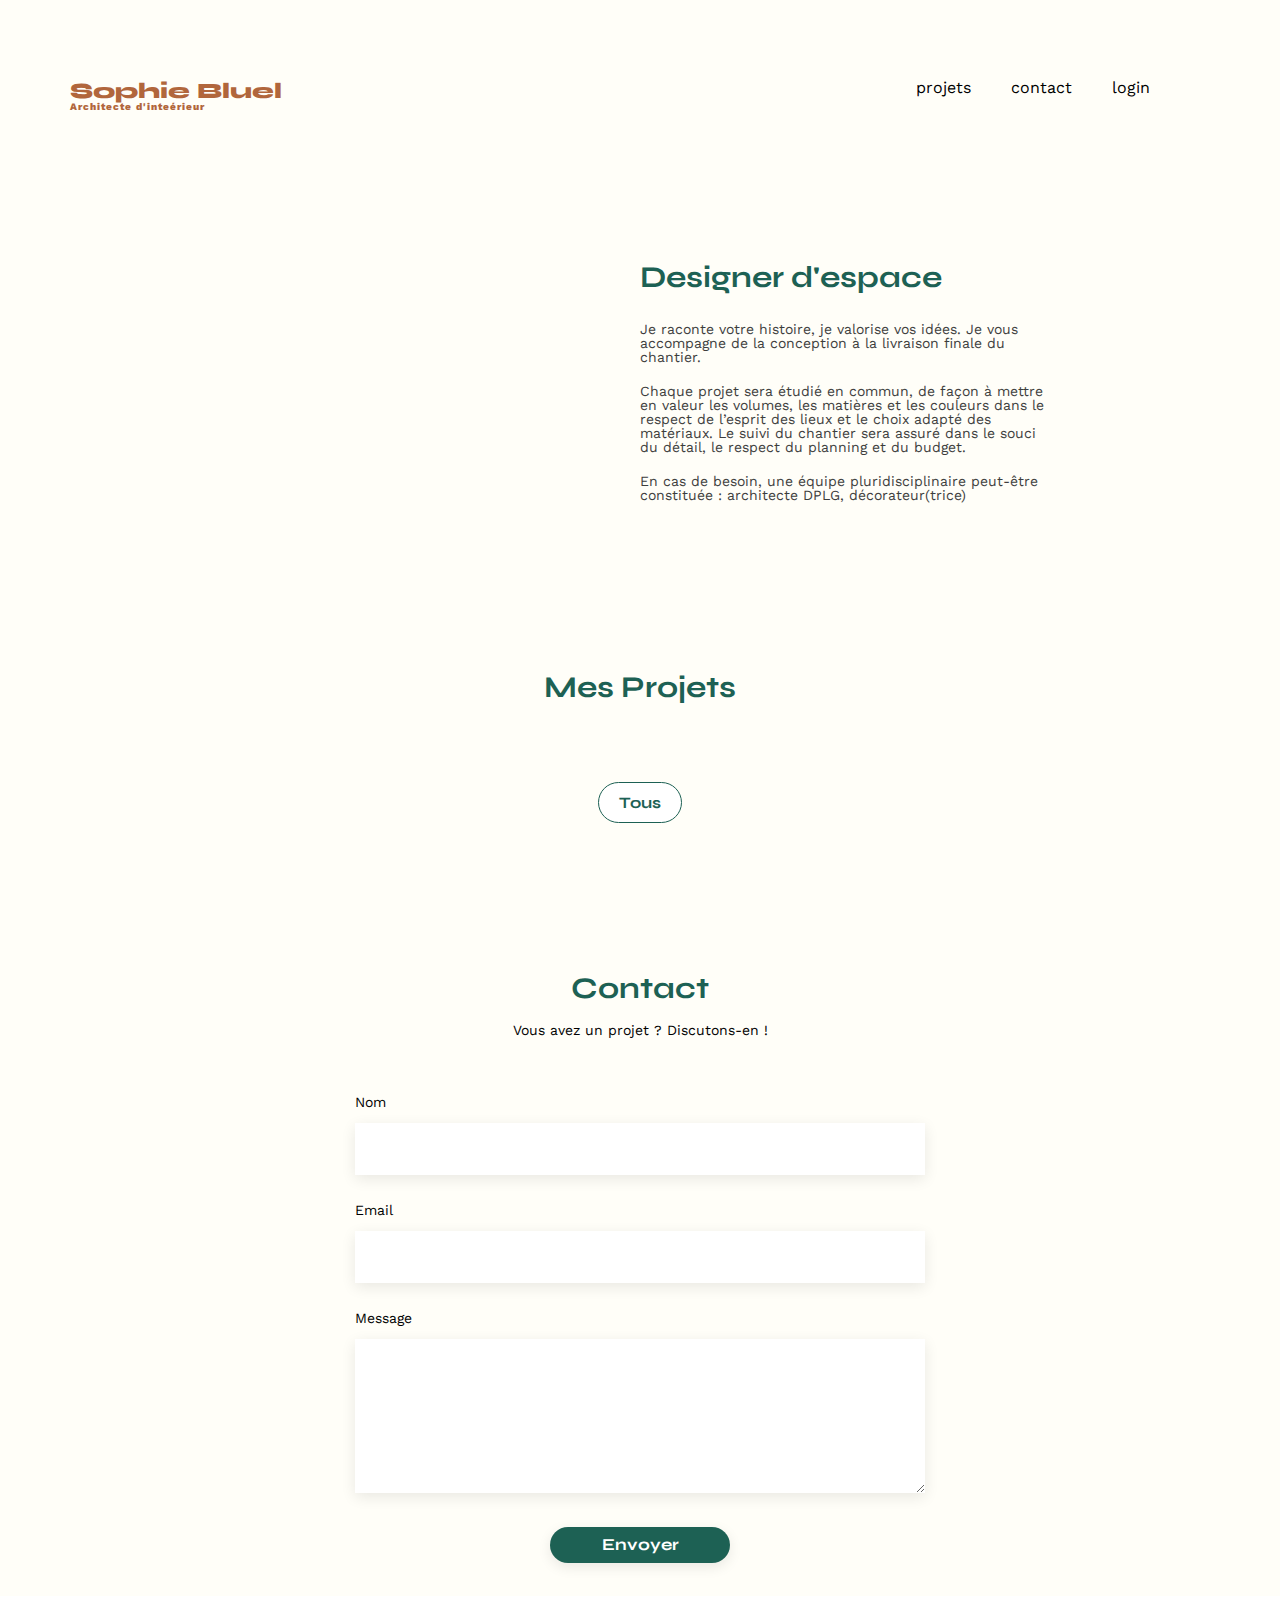
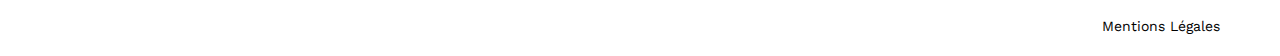
==== commit f64094a0: "Rendu dynamique des catégories dans le form modal" ====
--- a/index.html
+++ b/index.html
@@ -17,13 +17,15 @@
 
 <body>
 <!-- MODULE ADMIN -->
+<div class="admin__rods">
 <aside class="admin__rod admin__modifier" aria-hidden="true" style="display: none;">
+	
 	<div class="admin__modifier">
 		<i class="fa-solid fa-pen-to-square"></i>
 		<p>Mode édition</p>
 	</div>
 </aside>
-
+</div>
 
 <!-- MODALE -->
 <aside id="modal1" class="modal" aria-hidden="true" style="display: none;">
@@ -33,7 +35,7 @@
 		</a>
 		<h2>Galerie photo</h2>
 		<div class="admin-projets" id="modalProjects">
-			<!-- Project items will be dynamically generated here -->
+			
 		</div>
 		<a href="#modal2" class="ajouter-projet">Ajouter un projet</a>
 	</div>
@@ -59,7 +61,6 @@
 				<i id="imageIcon" class="fa-regular fa-image"></i>
 				<label for="photo" id="imageLabel">+ Ajouter photo</label>
 				<input type="file" name="photo" id="photo" class="js-image" required>
-				<!-- Coloque o <img> dentro do mesmo <div> -->
 				<img id="imagePreview" src="" alt ="" class="js-image-preview">
 			</div>
 			
@@ -72,9 +73,9 @@
 			<div class="form-id">
 				<label for="categorie">Catégorie</label>
 				<select name="categorie" id="categorie" class="js-categoryId" required>
-					<option value="1">Objets</option>
-					<option value="2">Appartements</option>
-					<option value="3">Hôtels & restaurants</option>
+					
+				<!-- L'emplacement où les categories sont ajoutés par JavaScript -->
+
 				</select>
 			</div>
 			<div class="error-message"></div>
@@ -157,4 +158,4 @@
 
 </body>
 
-</html>+</html>
--- a/assets/style.css
+++ b/assets/style.css
@@ -259,6 +259,10 @@
 	background-color: black;
 }
 
+.admin__rods{
+	margin-bottom: 80px;
+}
+
 .admin__modifier {
 	display: flex;
 	column-gap: 5px;
@@ -341,6 +345,21 @@
 }
 
 /* Styles de la modale */
+
+.modal-overlay {
+    position: fixed;
+    top: 0;
+    left: 0;
+    width: 100%;
+    height: 100%;
+    background-color: rgba(0, 0, 0, 0.6); /* Fond semi-transparent */
+    z-index: 1000; /* Assurez-vous que l'overlay est au-dessus du reste du contenu */
+    display: none; /* Initialement caché */
+}
+
+
+
+
 .modal {
 	position: fixed;
 	top: 0;
@@ -351,6 +370,11 @@
 	width: 100%;
 	height: 100%;
 	background-color: rgba(0, 0, 0, 0.4);
+}
+
+
+.modal[aria-hidden="false"] {  /* Style de la modal lorsque elle est ouverte */
+    display: block;
 }
 
 .modal-wrapper {
@@ -689,4 +713,4 @@
 	background-color: white;
 	height: 60px;
 	margin-right: 60px;
-}+}
